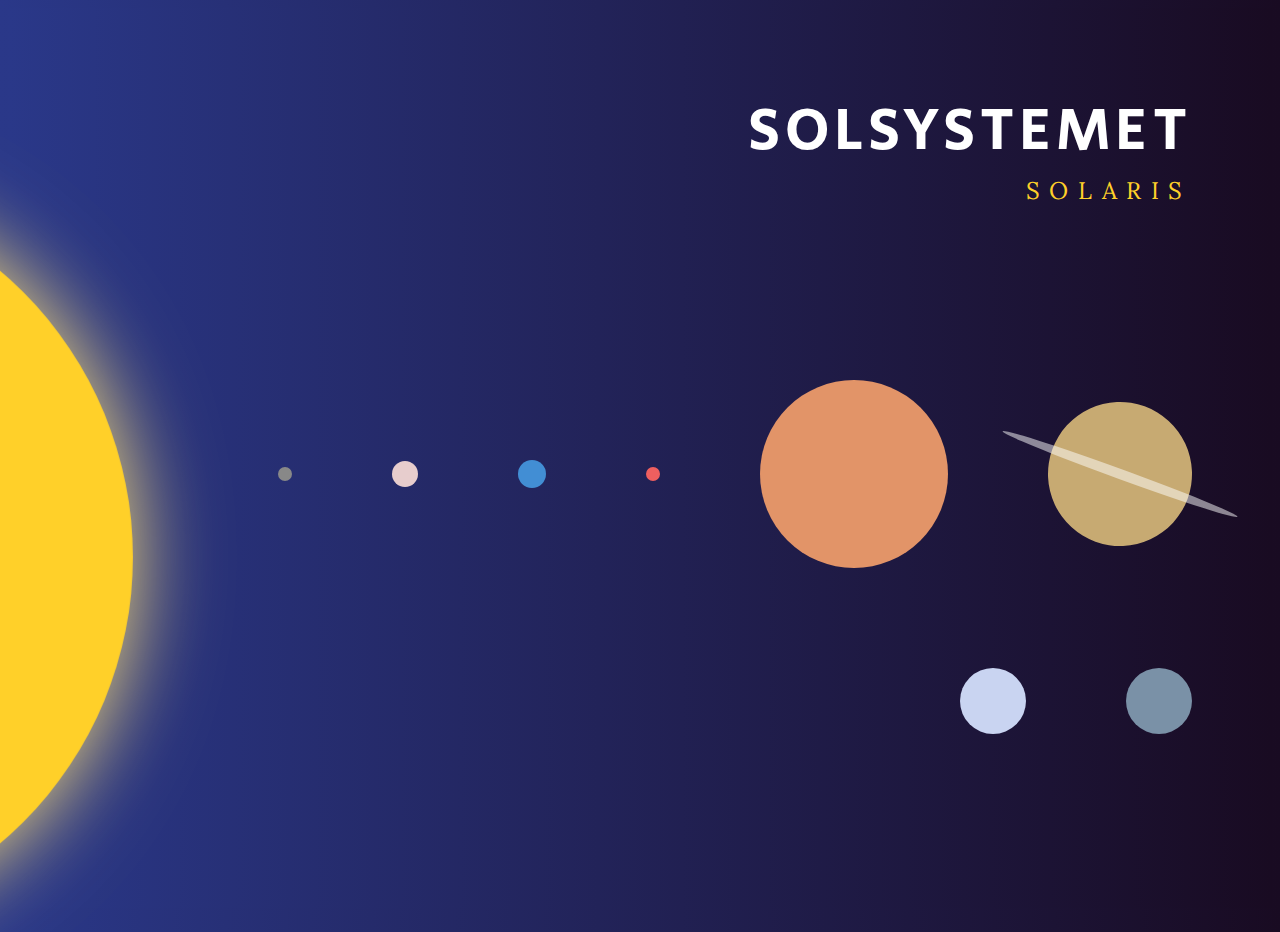
==== index.html @ 68b17dd2 "Updated code" ====
<!DOCTYPE html>
<html lang="en">
<head>
    <meta charset="UTF-8">
    <meta name="viewport" content="width=device-width, initial-scale=1.0">

    <!-- GOOGLE FONTS -->

    <link rel="preconnect" href="https://fonts.googleapis.com">
    <link rel="preconnect" href="https://fonts.gstatic.com" crossorigin>
    <link href="https://fonts.googleapis.com/css2?family=Lora:ital,wght@0,400..700;1,400..700&family=Roboto+Condensed:ital,wght@0,100..900;1,100..900&family=Secular+One&display=swap" rel="stylesheet">

    <!-- STYLESHEET -->

    <link rel="stylesheet" href="styles.css">

   

    <title>Solaris</title>
</head>
<body>
    
    <main class="solaris-container">
        
        <section class="title-text">
            <h1 class="title-1">SOLSYSTEMET</h1>
            <h2 class="title-2">SOLARIS</h2>
        </section>
        
        <section class="sun-and-planets">

            <article class="sun"></article>

            <section class="planet-container">
                
                <article class="mercury">
                    
                </article>
                <article class="venus">
                    
                </article>
                <article class="tellus">
                    
                </article>
                <article class="mars">
                    
                </article>
                <article class="jupiter">
                    
                </article>

                <article class="saturn">
                    <div class="saturns-rings">
                    </div>
                    <div class="saturn-body"></div>
                </article>
                
                <article class="uranus">
                    
                </article>
                <article class="neptune">
                    
                </article>
            </section>

        </section>
        
       
    </main>
</body>
</html>
---- styles.css ----
html, body{
    background: linear-gradient(90deg, #2A3889 0%, #190B22 100%);
    
}

.solaris-container {
    display: flex;
    flex-direction: column;
    align-items: center;
    justify-content: flex-start;
    height: 100vh;
    
}

.title-text{
    display: flex;
    flex-direction: column;
    justify-content: center;
    align-self: flex-end;
    align-items: end;
    padding: 5em 5em 0 0;
}

.article{
    max-width: 640px;
}

.title-1{
    font-family: "Secular One", sans-serif;
    font-weight: 400;
    color: #fff;
    font-size: 3.75rem;
    margin: 0;
    letter-spacing: .3rem;
}

.title-2{
    font-family: "Lora", serif;
    font-optical-sizing: auto;
    font-weight: 400;
    color: #FFD029;
    font-size: 1.5rem;
    margin: 0;
    letter-spacing: .6rem;
}

.sun-and-planets{
    display: flex;
    justify-content: space-between;
    width: 100%;
    margin: auto 0;
}

.planet-container{
    display: flex;
    flex-wrap: wrap;
    flex-direction: row;
    gap: 100px;
    justify-content: flex-end;
    align-items: center;
    margin: auto 0;
    padding-right: 5em; 
}

.sun {
    width: 1000px;
    height: 500px;
    background-color: #FFD029;
    border-radius: 500px 500px 0 0;
    transform: rotate(90deg);
    margin-left: -500px;
    filter: drop-shadow(0 0 2.75rem #ffe278);
    
}

.planet{
    width: 50px;
    height: 50px;
    background: red;
    border-radius: 50%;
}

.mercury{
   width: 14px;
   height: 14px;
   border-radius: 50%;
   background:#888888; 
}

.venus{
   width: 26px;
   height: 26px;
   border-radius: 50%;
   background:#E7CDCD; 
}

.tellus{
    width: 28px;
    height: 28px;
    border-radius: 50%;
    background:#428ED4; 
 }

 .mars{
    width: 14px;
    height: 14px;
    border-radius: 50%;
    background:#EF5F5F;
 }

 .mars{
    width: 14px;
    height: 14px;
    border-radius: 50%;
    background:#EF5F5F;
 }

 .jupiter{
    width: 188px;
    height: 188px;
    border-radius: 50%;
    background:#E29468;
 }

 .saturn{
    position: relative;
    width: 144px;
    height: 144px;
    transform: rotate(20deg)
 }

 .saturns-rings{
    position: absolute;
    top: 50%;
    left: 50%;
    transform: translate(-50%, -50%);
    width: 250px;
    height: 10px;
    border-radius: 50%;
    background: #fff;
    opacity: 0.5;
    
 }

 .saturn-body{
    width: 144px;
    height: 144px;
    border-radius: 50%;
    background:#C7AA72;
 }

 .uranus{
    width: 66px;
    height: 66px;
    border-radius: 50%;
    background:#C9D4F1;
 }

 .neptune{
    width: 66px;
    height: 66px;
    border-radius: 50%;
    background:#7A91A7;
 }
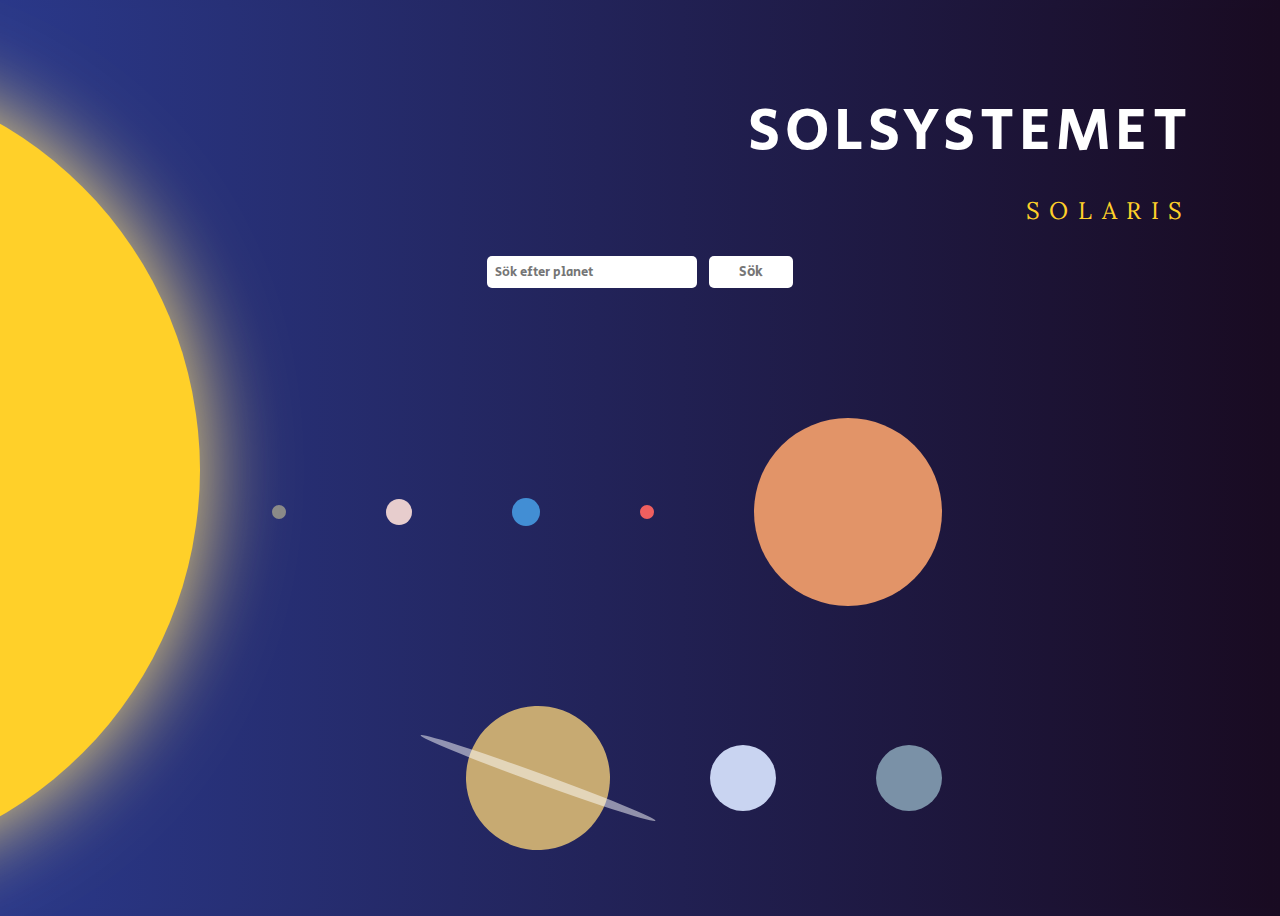
==== commit 4e89c9e9: "Updated code" ====
--- a/index.html
+++ b/index.html
@@ -3,6 +3,9 @@
 <head>
     <meta charset="UTF-8">
     <meta name="viewport" content="width=device-width, initial-scale=1.0">
+
+    <!-- FONTAWESOME -->
+    <link rel="stylesheet" href="https://cdnjs.cloudflare.com/ajax/libs/font-awesome/6.5.1/css/all.min.css" integrity="sha512-DTOQO9RWCH3ppGqcWaEA1BIZOC6xxalwEsw9c2QQeAIftl+Vegovlnee1c9QX4TctnWMn13TZye+giMm8e2LwA==" crossorigin="anonymous" referrerpolicy="no-referrer" />
 
     <!-- GOOGLE FONTS -->
 
@@ -20,52 +23,43 @@
 </head>
 <body>
     
-    <main class="solaris-container">
-        
-        <section class="title-text">
-            <h1 class="title-1">SOLSYSTEMET</h1>
-            <h2 class="title-2">SOLARIS</h2>
+    <main class="solaris">
+
+        <section class="solaris__title">
+            <h1 class="title-heading">SOLSYSTEMET</h1>
+            <h2 class="title-subheading">SOLARIS</h2>
         </section>
         
-        <section class="sun-and-planets">
+        <article class="solaris__sun"></article>
 
-            <article class="sun"></article>
+            <form class="solaris__search-form">
+                <input id="search-box" class="solaris__search-input" onkeyup="searchSuggestion()" type="text" name="planet" placeholder="Sök efter planet" autocomplete="off">
+                <a href="planetFact.html" id="search-button" class="solaris__search-button">Sök</a>
+                <div id="suggestion-box" class="solaris__suggestion-box"></div>
+                
+            </form>
 
-            <section class="planet-container">
+            <section class="solaris__planets">
+
+                <article class="solaris__planets--mercury"></article>
+                <article class="solaris__planets--venus"></article>
+                <article class="solaris__planets--earth"></article>
+                <article class="solaris__planets--mars"></article>
+                <article class="solaris__planets--jupiter"></article>
+                <article class="solaris__planets--saturn">
+                    <div class="solaris__planets--saturn__rings">
+                    </div>
+                    <div class="solaris__planets--saturn__body"></div>
+                </article>
+                <article class="solaris__planets--uranus"></article>
+                <article class="solaris__planets--neptune"></article>
                 
-                <article class="mercury">
-                    
-                </article>
-                <article class="venus">
-                    
-                </article>
-                <article class="tellus">
-                    
-                </article>
-                <article class="mars">
-                    
-                </article>
-                <article class="jupiter">
-                    
-                </article>
-
-                <article class="saturn">
-                    <div class="saturns-rings">
-                    </div>
-                    <div class="saturn-body"></div>
-                </article>
-                
-                <article class="uranus">
-                    
-                </article>
-                <article class="neptune">
-                    
-                </article>
             </section>
 
-        </section>
+
         
        
     </main>
+    <script type="module" src="index.js"></script>
 </body>
 </html>--- a/styles.css
+++ b/styles.css
@@ -1,135 +1,141 @@
 html, body{
     background: linear-gradient(90deg, #2A3889 0%, #190B22 100%);
-    
-}
-
-.solaris-container {
+}
+
+/* SOLARIS PAGE */
+
+.solaris {
     display: flex;
     flex-direction: column;
     align-items: center;
     justify-content: flex-start;
     height: 100vh;
-    
-}
-
-.title-text{
-    display: flex;
-    flex-direction: column;
-    justify-content: center;
-    align-self: flex-end;
-    align-items: end;
-    padding: 5em 5em 0 0;
-}
-
-.article{
-    max-width: 640px;
-}
-
-.title-1{
-    font-family: "Secular One", sans-serif;
-    font-weight: 400;
-    color: #fff;
-    font-size: 3.75rem;
+}
+
+.solaris__search-form{
+    margin-bottom: 5em;
+    padding: 0;
+}
+
+.solaris__search-input{
+    height: 30px;
+    width: 200px;
+    padding-left: 0.625em;
+    margin-right: 0.625em;
+    border-radius: 5px;
+    border: none;
+    font-family: "Secular One", sans-serif;
+}
+
+.solaris__search-button{
+    padding: 6px 30px;
+    font-family: "Secular One", sans-serif;
+    border: none;
+    border-radius: 5px;
+    background-color: #fff;
+    text-decoration: none;
+    color: #767676;
+    font-size: 14px;
+}
+
+.solaris__search-button:hover{
+    cursor: pointer;
+    background-color: #cacaca;
+    color: #000000;
+}
+
+.solaris__suggestion-box p{
+    height: 30px;
+    width: 200px;
+    padding: 0.625em 0 0 0.625em;
+    border-radius: 5px;
+    border: none;
+    background-color: #fdfdfd;
+    font-family: "Secular One", sans-serif;
     margin: 0;
-    letter-spacing: .3rem;
-}
-
-.title-2{
-    font-family: "Lora", serif;
-    font-optical-sizing: auto;
-    font-weight: 400;
-    color: #FFD029;
-    font-size: 1.5rem;
-    margin: 0;
-    letter-spacing: .6rem;
-}
-
-.sun-and-planets{
-    display: flex;
-    justify-content: space-between;
-    width: 100%;
-    margin: auto 0;
-}
-
-.planet-container{
+    font-size: 12px;
+}
+
+.solaris__suggestion-box p:hover{
+    border: none;
+    background-color: #cacaca;
+    cursor: pointer;
+    border: 1px solid #6e6e6e;
+
+}
+
+.solaris__planets{
     display: flex;
     flex-wrap: wrap;
     flex-direction: row;
     gap: 100px;
-    justify-content: flex-end;
+    justify-content:right;
     align-items: center;
-    margin: auto 0;
-    padding-right: 5em; 
-}
-
-.sun {
-    width: 1000px;
-    height: 500px;
+    margin: 3.125em 15.625em;
+    padding-right: 5em;
+}
+
+.solaris__sun,
+.planet-article__planet-big
+ {
+    width: 800px;
+    height: 400px;
     background-color: #FFD029;
-    border-radius: 500px 500px 0 0;
+    border-radius: 400px 400px 0 0;
     transform: rotate(90deg);
-    margin-left: -500px;
     filter: drop-shadow(0 0 2.75rem #ffe278);
+    position: absolute;
+    top: 30%;
+    left: 0;
+    margin-left: -25em;
     
 }
 
-.planet{
-    width: 50px;
-    height: 50px;
-    background: red;
-    border-radius: 50%;
-}
-
-.mercury{
+
+.solaris__planets--mercury{
    width: 14px;
    height: 14px;
    border-radius: 50%;
    background:#888888; 
 }
 
-.venus{
+.solaris__planets--venus{
    width: 26px;
    height: 26px;
    border-radius: 50%;
    background:#E7CDCD; 
 }
 
-.tellus{
+.solaris__planets--earth{
     width: 28px;
     height: 28px;
     border-radius: 50%;
     background:#428ED4; 
  }
 
- .mars{
+ .solaris__planets--mars{
     width: 14px;
     height: 14px;
     border-radius: 50%;
     background:#EF5F5F;
  }
 
- .mars{
-    width: 14px;
-    height: 14px;
-    border-radius: 50%;
-    background:#EF5F5F;
- }
-
- .jupiter{
+
+ .solaris__planets--jupiter{
     width: 188px;
     height: 188px;
     border-radius: 50%;
     background:#E29468;
  }
 
- .saturn{
+ .solaris__planets--saturn{
     position: relative;
     width: 144px;
     height: 144px;
     transform: rotate(20deg)
  }
 
- .saturns-rings{
+ .solaris__planets--saturn__rings{
     position: absolute;
     top: 50%;
     left: 50%;
@@ -142,24 +148,110 @@
     
  }
 
- .saturn-body{
+ .solaris__planets--saturn__body{
     width: 144px;
     height: 144px;
     border-radius: 50%;
     background:#C7AA72;
  }
 
- .uranus{
+ .solaris__planets--uranus{
     width: 66px;
     height: 66px;
     border-radius: 50%;
     background:#C9D4F1;
  }
 
- .neptune{
+ .solaris__planets--neptune{
     width: 66px;
     height: 66px;
     border-radius: 50%;
     background:#7A91A7;
  }
- +
+ /* PLANET INFO PAGE */
+
+ .planet-article{
+    display: flex;
+    flex-direction: column;
+    justify-content: center;
+    align-items: center;
+    height: 100vh;
+}
+
+.planet-article__content{
+    align-self: center;
+    max-width: 640px;
+}
+
+.planet-article__facts-grid{
+    display: grid;
+    grid-template-columns: repeat(2, 1fr);
+    gap: 20px;
+}
+
+.planet-article__divider{
+    color: #fff;
+}
+
+.planet-article__back-button{
+        font-family: "Secular One", sans-serif;
+        font-size: 20px;
+        font-weight: 400;
+        font-style: normal;
+        color: #fff;
+        margin-top: 1.25em;
+        background: none;
+        border: none;
+        text-decoration: none;
+}
+
+/* TEXT */
+
+.solaris__title{
+    display: flex;
+    flex-direction: column;
+    justify-content: center;
+    align-self: flex-end;
+    align-items: end;
+    padding: 5em 5em 0 0;
+}
+
+.title-heading{
+    font-family: "Secular One", sans-serif;
+    font-weight: 400;
+    color: #fff;
+    font-size: 3.75rem;
+    margin: 0;
+    letter-spacing: .3rem;
+}
+
+.title-subheading{
+    font-family: "Lora", serif;
+    font-optical-sizing: auto;
+    font-weight: 400;
+    color: #FFD029;
+    font-size: 1.5rem;
+    margin-bottom: 1.25em;
+    letter-spacing: .6rem;
+}
+
+.planet-fact__title{
+    font-family: "Secular One", sans-serif;
+    font-weight: 400;
+    font-style: normal;
+    color: #fff;
+    margin-top: 1.25em;
+}
+
+.planet-article__body-text{
+    font-family: "Roboto Condensed", sans-serif;
+    font-optical-sizing: auto;
+    font-weight: 300;
+    font-style: normal;
+    color: #fff;
+    line-height: 150%;
+    margin-bottom: 1.25em;
+}
+
+
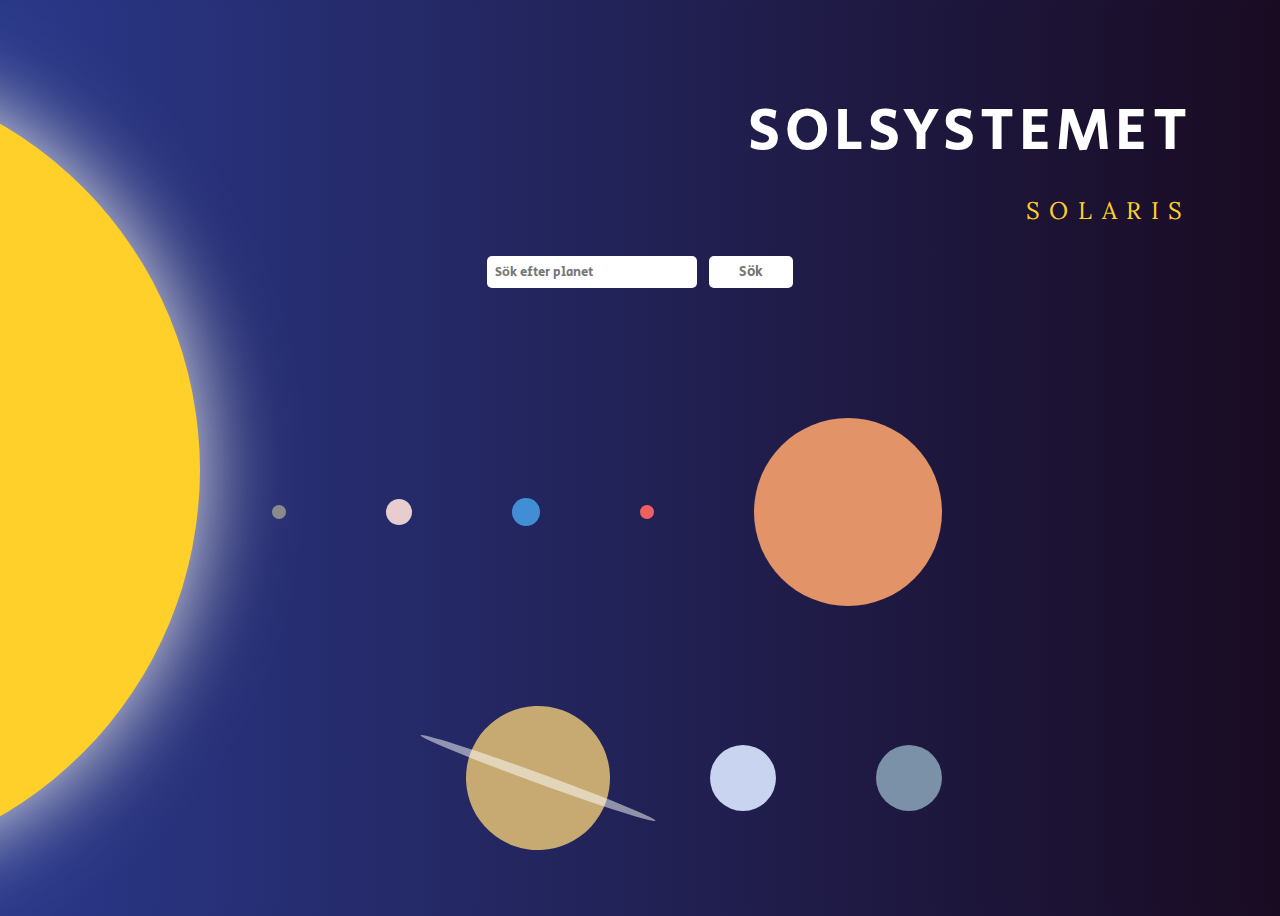
==== commit 01c498f8: "Updated code" ====
--- a/index.html
+++ b/index.html
@@ -33,6 +33,7 @@
         <article class="solaris__sun"></article>
 
             <form class="solaris__search-form">
+                <p class="solaris__error-message">Inte en giltig planet</p>
                 <input id="search-box" class="solaris__search-input" onkeyup="searchSuggestion()" type="text" name="planet" placeholder="Sök efter planet" autocomplete="off">
                 <a href="planetFact.html" id="search-button" class="solaris__search-button">Sök</a>
                 <div id="suggestion-box" class="solaris__suggestion-box"></div>
--- a/styles.css
+++ b/styles.css
@@ -83,14 +83,16 @@
     background-color: #FFD029;
     border-radius: 400px 400px 0 0;
     transform: rotate(90deg);
-    filter: drop-shadow(0 0 2.75rem #ffe278);
+    filter: drop-shadow(0 0 2.75rem #e9e9e9);
     position: absolute;
     top: 30%;
     left: 0;
     margin-left: -25em;
-    
-}
-
+}
+
+.solaris__sun{
+    background-color: #FFD029;
+}
 
 .solaris__planets--mercury{
    width: 14px;
@@ -254,4 +256,12 @@
     margin-bottom: 1.25em;
 }
 
-
+.solaris__error-message{
+    color: #ff0000;
+    font-family: "Roboto Condensed", sans-serif;
+    font-weight: 300;
+    font-size: 14px;
+    display: none;
+}
+
+
